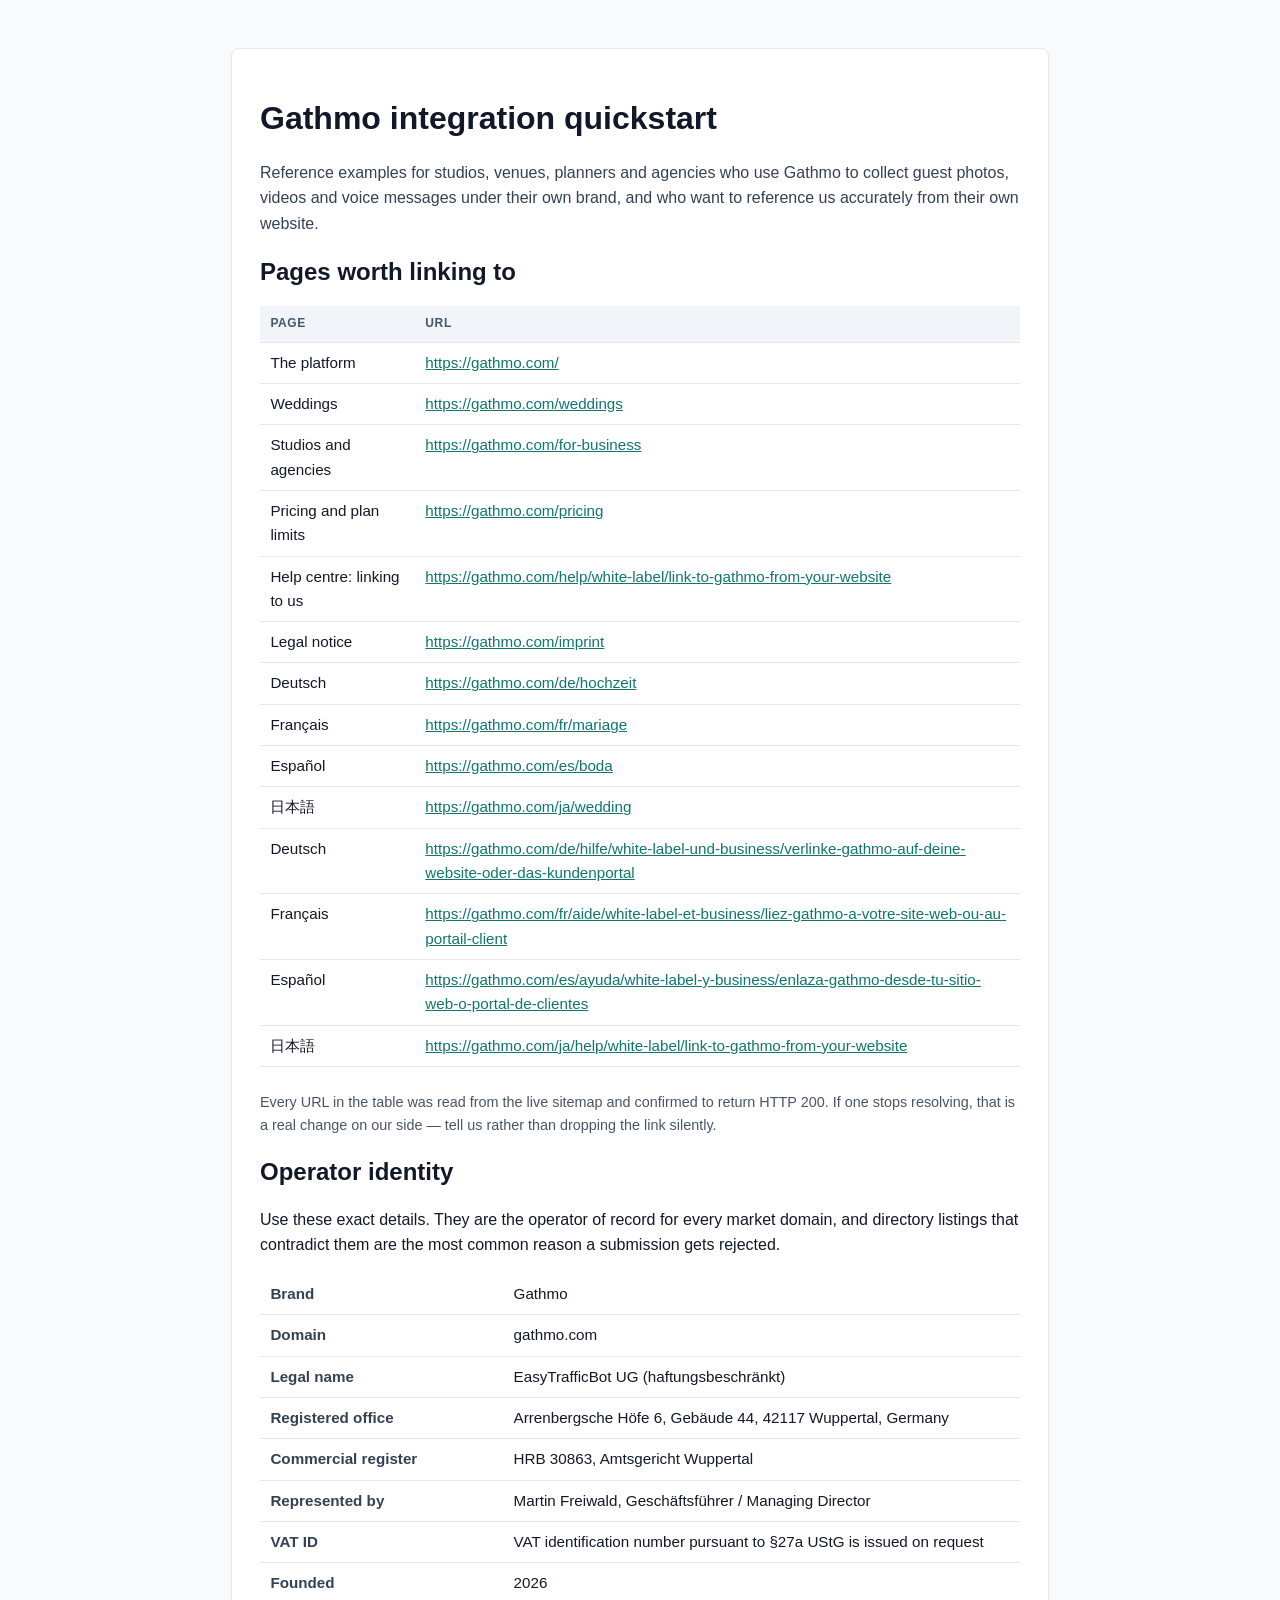
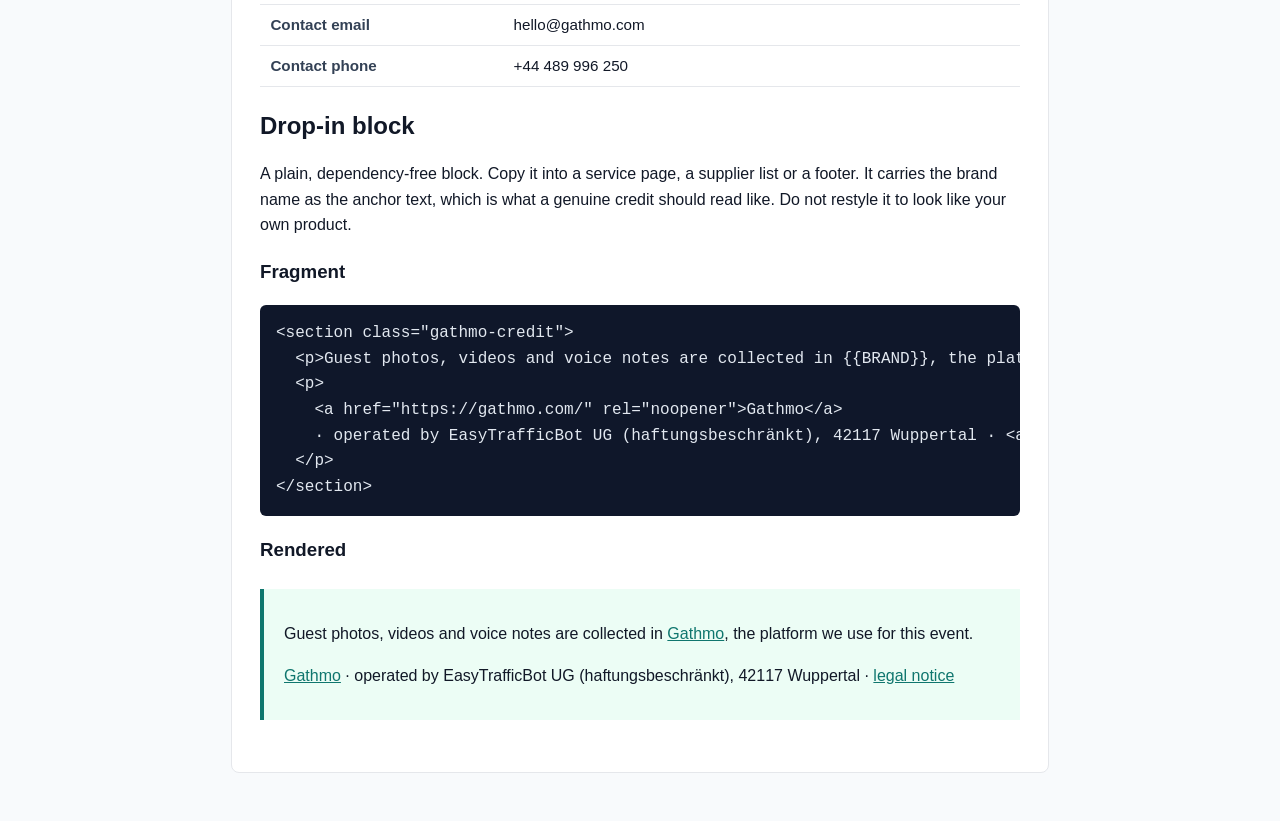
==== markets/gathmo-com/partner-credit.html @ 318047f1 "Add localized integration quickstart per market domain Seven quickstarts, one per market domain, eac" ====
<!doctype html>
<html lang="en">
  <head>
    <meta charset="utf-8">
    <meta name="viewport" content="width=device-width, initial-scale=1">
    <title>Gathmo integration quickstart</title>
    <link rel="stylesheet" href="../../style.css">
  </head>
  <body>
    <main>
      <h1>Gathmo integration quickstart</h1>
      <p class="lede">Reference examples for studios, venues, planners and agencies who use Gathmo to collect guest photos, videos and voice messages under their own brand, and who want to reference us accurately from their own website.</p>

      <h2>Pages worth linking to</h2>
      <table>
        <thead>
          <tr><th>Page</th><th>URL</th></tr>
        </thead>
        <tbody>
          <tr><td>The platform</td><td><a href="https://gathmo.com/">https://gathmo.com/</a></td></tr>
          <tr><td>Weddings</td><td><a href="https://gathmo.com/weddings">https://gathmo.com/weddings</a></td></tr>
          <tr><td>Studios and agencies</td><td><a href="https://gathmo.com/for-business">https://gathmo.com/for-business</a></td></tr>
          <tr><td>Pricing and plan limits</td><td><a href="https://gathmo.com/pricing">https://gathmo.com/pricing</a></td></tr>
          <tr><td>Help centre: linking to us</td><td><a href="https://gathmo.com/help/white-label/link-to-gathmo-from-your-website">https://gathmo.com/help/white-label/link-to-gathmo-from-your-website</a></td></tr>
          <tr><td>Legal notice</td><td><a href="https://gathmo.com/imprint">https://gathmo.com/imprint</a></td></tr>
          <tr><td>Deutsch</td><td><a href="https://gathmo.com/de/hochzeit">https://gathmo.com/de/hochzeit</a></td></tr>
          <tr><td>Français</td><td><a href="https://gathmo.com/fr/mariage">https://gathmo.com/fr/mariage</a></td></tr>
          <tr><td>Español</td><td><a href="https://gathmo.com/es/boda">https://gathmo.com/es/boda</a></td></tr>
          <tr><td>日本語</td><td><a href="https://gathmo.com/ja/wedding">https://gathmo.com/ja/wedding</a></td></tr>
          <tr><td>Deutsch</td><td><a href="https://gathmo.com/de/hilfe/white-label-und-business/verlinke-gathmo-auf-deine-website-oder-das-kundenportal">https://gathmo.com/de/hilfe/white-label-und-business/verlinke-gathmo-auf-deine-website-oder-das-kundenportal</a></td></tr>
          <tr><td>Français</td><td><a href="https://gathmo.com/fr/aide/white-label-et-business/liez-gathmo-a-votre-site-web-ou-au-portail-client">https://gathmo.com/fr/aide/white-label-et-business/liez-gathmo-a-votre-site-web-ou-au-portail-client</a></td></tr>
          <tr><td>Español</td><td><a href="https://gathmo.com/es/ayuda/white-label-y-business/enlaza-gathmo-desde-tu-sitio-web-o-portal-de-clientes">https://gathmo.com/es/ayuda/white-label-y-business/enlaza-gathmo-desde-tu-sitio-web-o-portal-de-clientes</a></td></tr>
          <tr><td>日本語</td><td><a href="https://gathmo.com/ja/help/white-label/link-to-gathmo-from-your-website">https://gathmo.com/ja/help/white-label/link-to-gathmo-from-your-website</a></td></tr>
        </tbody>
      </table>
      <p class="note">Every URL in the table was read from the live sitemap and confirmed to return HTTP 200. If one stops resolving, that is a real change on our side — tell us rather than dropping the link silently.</p>

      <h2>Operator identity</h2>
      <p>Use these exact details. They are the operator of record for every market domain, and directory listings that contradict them are the most common reason a submission gets rejected.</p>
      <table>
        <tbody>
          <tr><th>Brand</th><td>Gathmo</td></tr>
          <tr><th>Domain</th><td>gathmo.com</td></tr>
          <tr><th>Legal name</th><td>EasyTrafficBot UG (haftungsbeschränkt)</td></tr>
          <tr><th>Registered office</th><td>Arrenbergsche Höfe 6, Gebäude 44, 42117 Wuppertal, Germany</td></tr>
          <tr><th>Commercial register</th><td>HRB 30863, Amtsgericht Wuppertal</td></tr>
          <tr><th>Represented by</th><td>Martin Freiwald, Geschäftsführer / Managing Director</td></tr>
          <tr><th>VAT ID</th><td>VAT identification number pursuant to §27a UStG is issued on request</td></tr>
          <tr><th>Founded</th><td>2026</td></tr>
          <tr><th>Contact email</th><td>hello@gathmo.com</td></tr>
          <tr><th>Contact phone</th><td>+44 489 996 250</td></tr>
        </tbody>
      </table>

      <h2>Drop-in block</h2>
      <p>A plain, dependency-free block. Copy it into a service page, a supplier list or a footer. It carries the brand name as the anchor text, which is what a genuine credit should read like. Do not restyle it to look like your own product.</p>

      <h3>Fragment</h3>
      <pre><code>&lt;section class="gathmo-credit"&gt;
  &lt;p&gt;Guest photos, videos and voice notes are collected in {{BRAND}}, the platform we use for this event.&lt;/p&gt;
  &lt;p&gt;
    &lt;a href="https://gathmo.com/" rel="noopener"&gt;Gathmo&lt;/a&gt;
    · operated by EasyTrafficBot UG (haftungsbeschränkt), 42117 Wuppertal · &lt;a href="https://gathmo.com/imprint" rel="noopener"&gt;legal notice&lt;/a&gt;
  &lt;/p&gt;
&lt;/section&gt;</code></pre>

      <h3>Rendered</h3>
      <section class="gathmo-credit">
        <p>Guest photos, videos and voice notes are collected in <a href="https://gathmo.com/weddings" rel="noopener">Gathmo</a>, the platform we use for this event.</p>
        <p>
          <a href="https://gathmo.com/" rel="noopener">Gathmo</a>
          · operated by EasyTrafficBot UG (haftungsbeschränkt), 42117 Wuppertal · <a href="https://gathmo.com/imprint" rel="noopener">legal notice</a>
        </p>
      </section>
    </main>
  </body>
</html>
---- style.css ----
body {
  margin: 0;
  font-family: -apple-system, BlinkMacSystemFont, "Segoe UI", sans-serif;
  line-height: 1.6;
  color: #111827;
  background: #f8fafc;
}

main {
  max-width: 760px;
  margin: 48px auto;
  padding: 28px;
  background: #ffffff;
  border: 1px solid #e5e7eb;
  border-radius: 8px;
}

a {
  color: #0f766e;
}

h1,
h2 {
  line-height: 1.25;
}

.eyebrow {
  margin-bottom: 0.25rem;
  color: #475569;
  font-size: 0.8rem;
  font-weight: 700;
  letter-spacing: 0.08em;
  text-transform: uppercase;
}

.example {
  margin: 1.5rem 0;
  padding: 1rem 1.25rem;
  background: #ecfdf5;
  border-left: 4px solid #0f766e;
}

pre {
  overflow-x: auto;
  padding: 1rem;
  background: #0f172a;
  color: #e2e8f0;
  border-radius: 6px;
}

table {
  width: 100%;
  margin: 1rem 0 1.5rem;
  border-collapse: collapse;
  font-size: 0.95rem;
}

th,
td {
  padding: 0.5rem 0.65rem;
  border-bottom: 1px solid #e5e7eb;
  text-align: left;
  vertical-align: top;
}

thead th {
  background: #f1f5f9;
  color: #475569;
  font-size: 0.75rem;
  letter-spacing: 0.05em;
  text-transform: uppercase;
}

tbody th {
  width: 32%;
  color: #334155;
  font-weight: 600;
}

.lede {
  color: #334155;
}

.note {
  color: #475569;
  font-size: 0.9rem;
}

.markets {
  padding-left: 0;
  list-style: none;
}

.markets li {
  margin-bottom: 0.8rem;
}

.markets .meta {
  display: block;
  color: #475569;
  font-size: 0.85rem;
}

.gathmo-credit {
  margin: 1.5rem 0;
  padding: 1rem 1.25rem;
  background: #ecfdf5;
  border-left: 4px solid #0f766e;
}

code {
  font-family: ui-monospace, SFMono-Regular, Menlo, monospace;
}
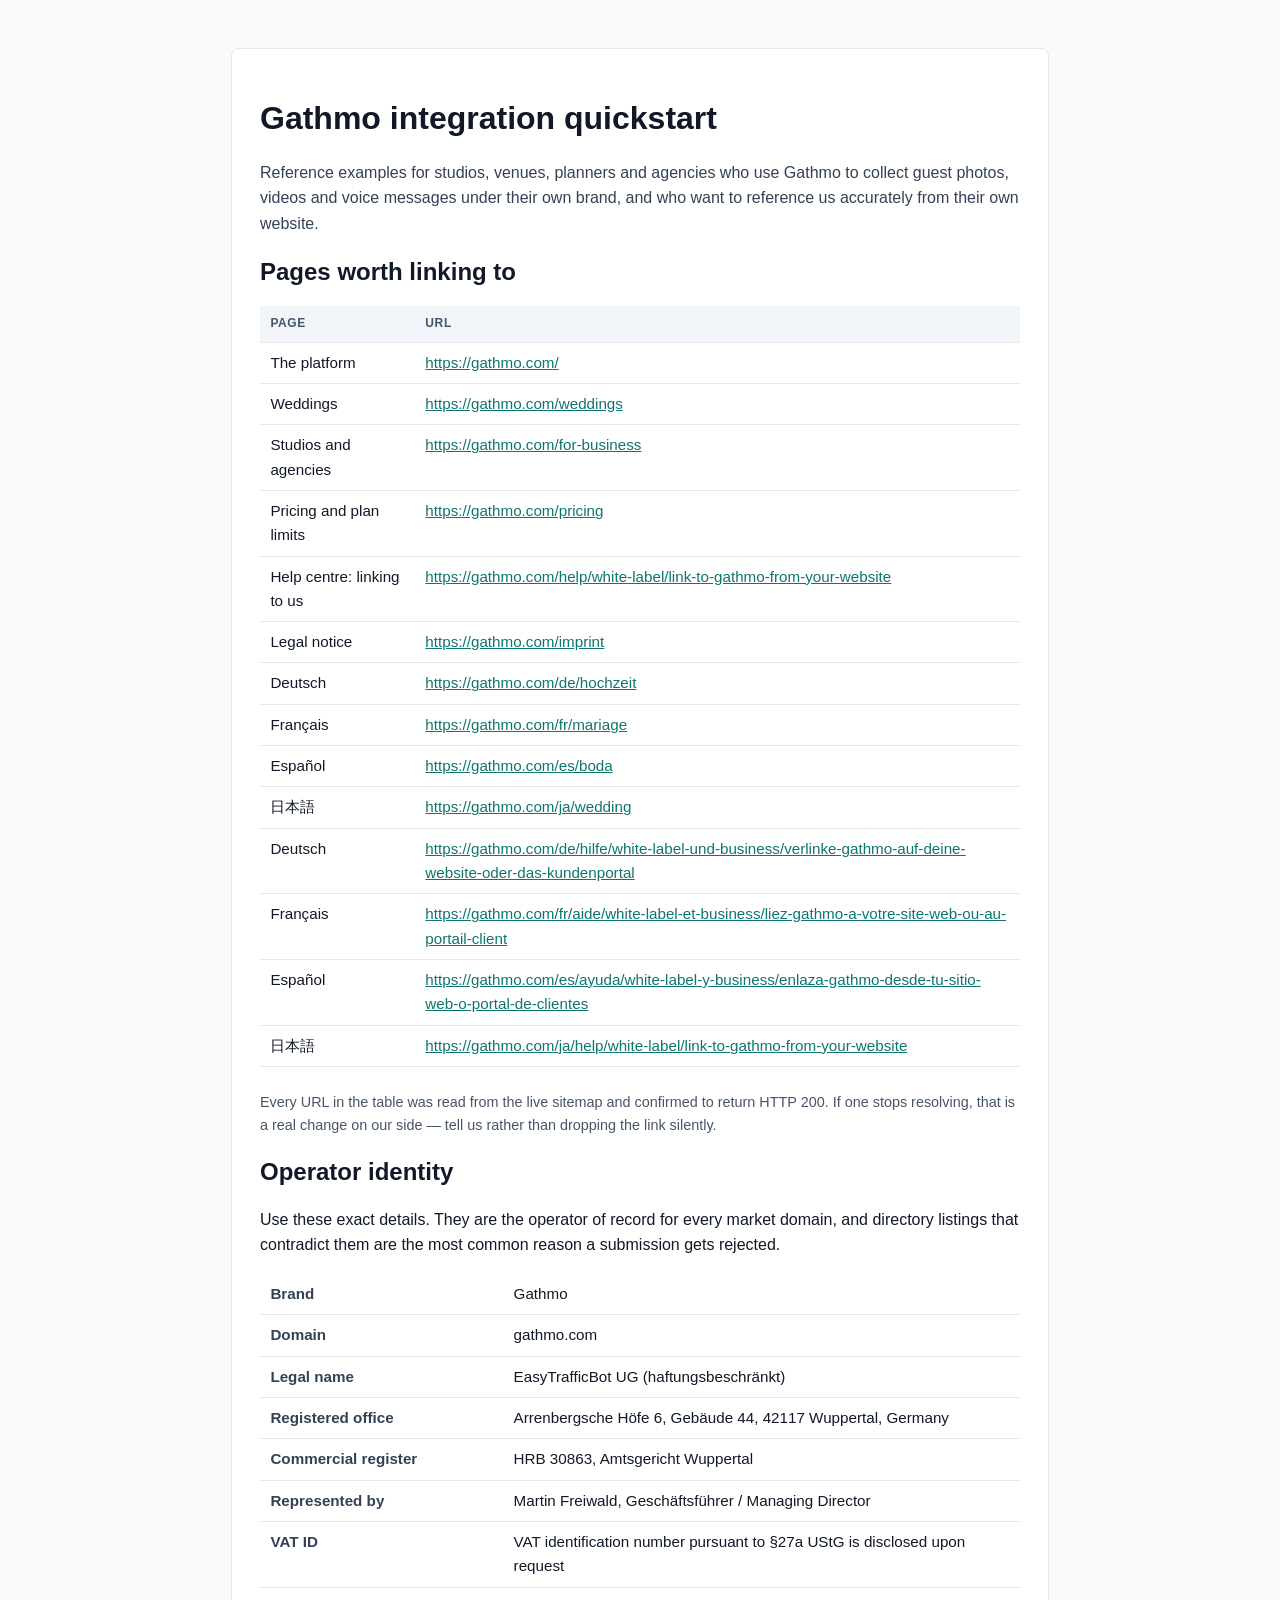
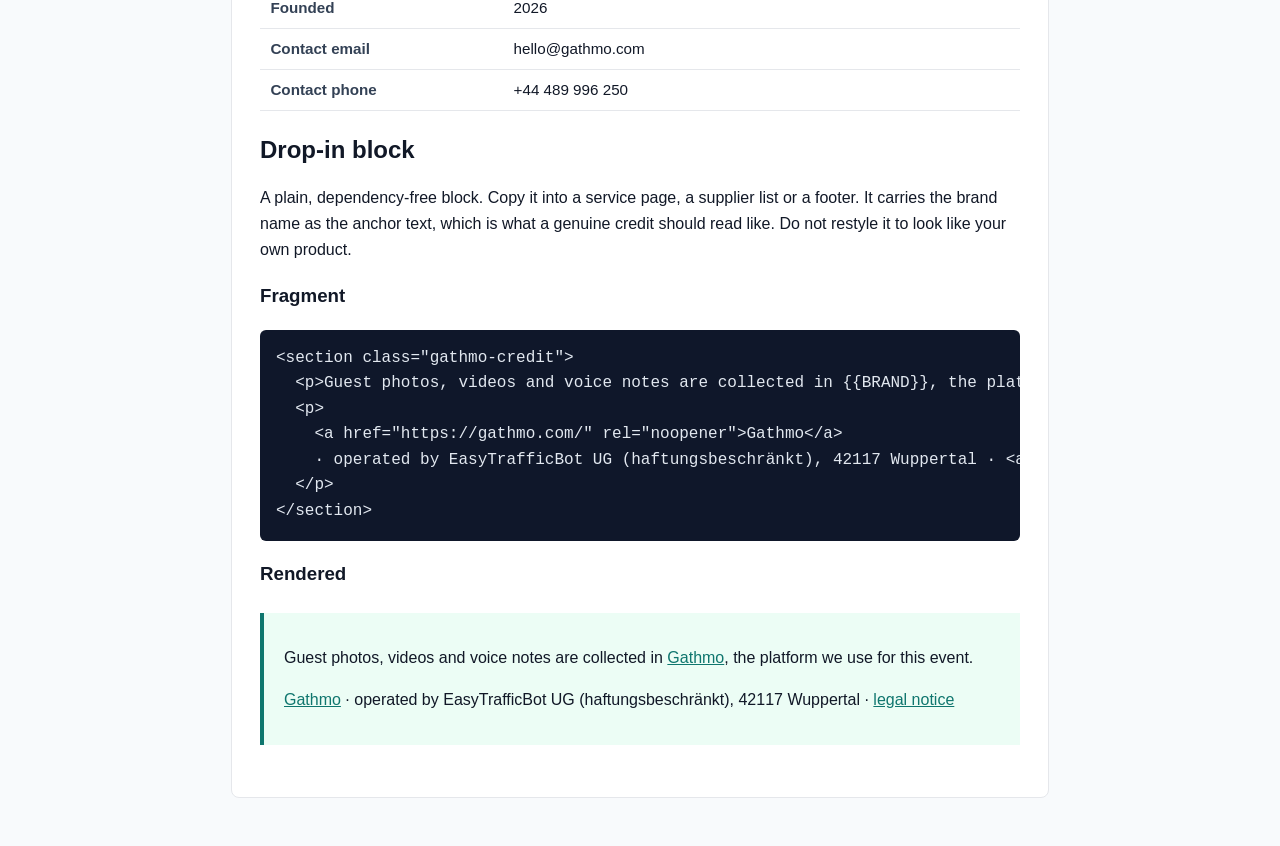
==== commit 23b3ad6d: "Match gathmo.com VAT wording to its imprint The live imprint reads "disclosed upon request"; the qui" ====
--- a/markets/gathmo-com/partner-credit.html
+++ b/markets/gathmo-com/partner-credit.html
@@ -45,7 +45,7 @@
           <tr><th>Registered office</th><td>Arrenbergsche Höfe 6, Gebäude 44, 42117 Wuppertal, Germany</td></tr>
           <tr><th>Commercial register</th><td>HRB 30863, Amtsgericht Wuppertal</td></tr>
           <tr><th>Represented by</th><td>Martin Freiwald, Geschäftsführer / Managing Director</td></tr>
-          <tr><th>VAT ID</th><td>VAT identification number pursuant to §27a UStG is issued on request</td></tr>
+          <tr><th>VAT ID</th><td>VAT identification number pursuant to §27a UStG is disclosed upon request</td></tr>
           <tr><th>Founded</th><td>2026</td></tr>
           <tr><th>Contact email</th><td>hello@gathmo.com</td></tr>
           <tr><th>Contact phone</th><td>+44 489 996 250</td></tr>
